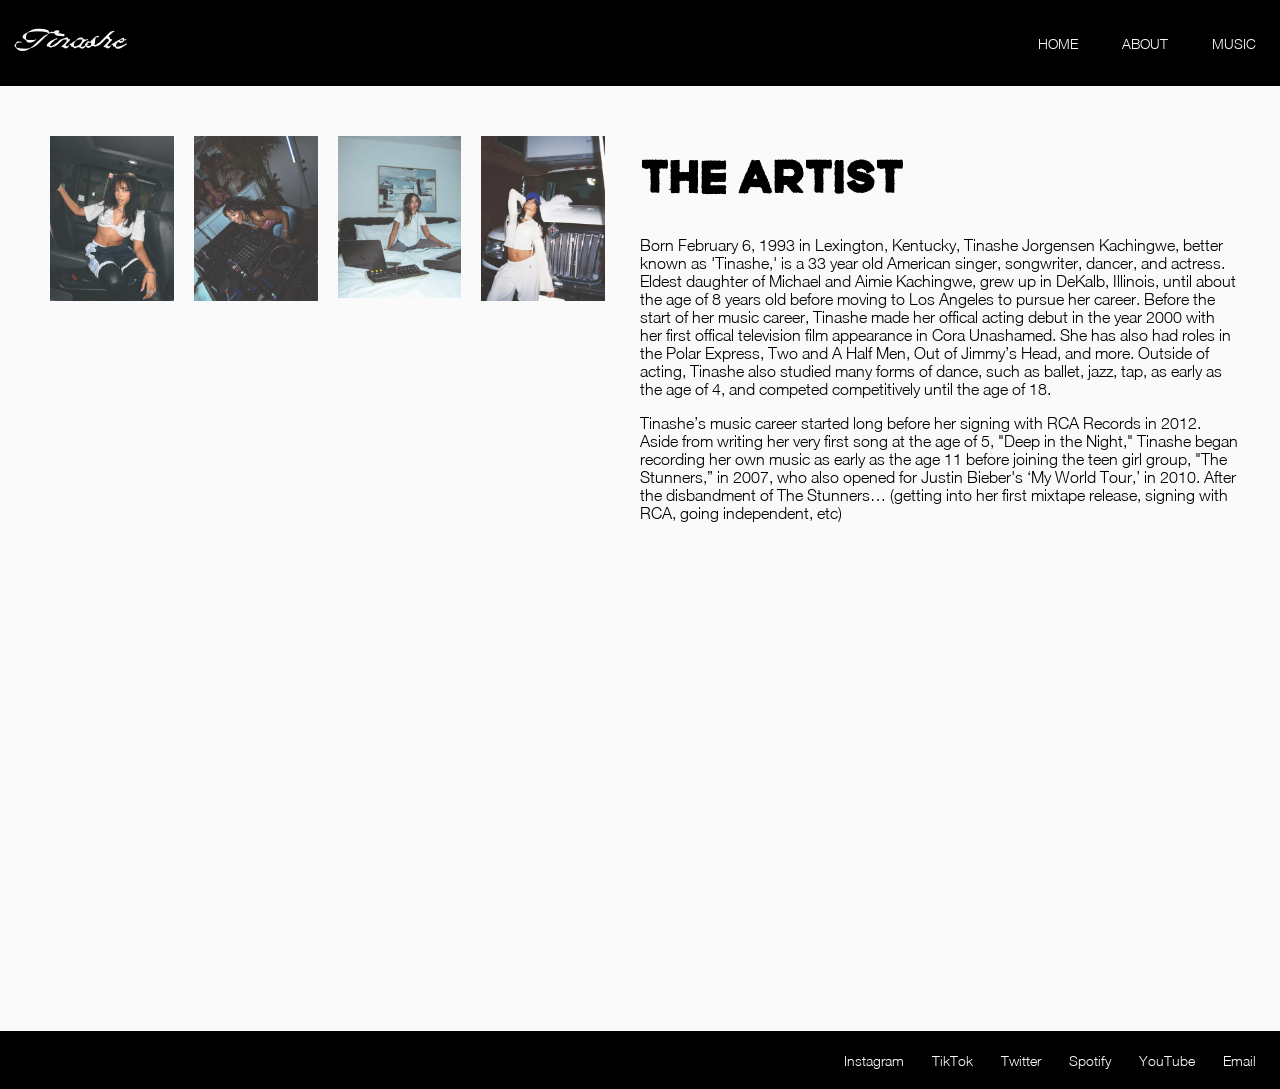
==== about.html @ d2255b63 "Project 2: Draft 1" ====
<!DOCTYPE html>
<html lang="en">
<head>
    <meta charset="UTF-8">
    <meta name="viewport" content="width=device-width, initial-scale=1.0">
    <title>Tinashe | About</title>
    <link rel="stylesheet" href="style.css">
    <script src="script.js" defer></script>
</head>

<body class="about-page">

    <header class="website-header">
        <a href="index.html" class="logo">Tinashe</a>

        <nav>
            <ul class="nav-list">
                <li><a href="index.html">HOME</a></li>
                <li><a href="about.html">ABOUT</a></li>
                <li><a href="music.html">MUSIC</a></li>
            </ul>
        </nav>
    </header>

    <main>
        <section class="about-content">

            <div class="about-gallery">

                <div class="row">
                    <div class="column">
                        <img src="gallery1.jpg" alt="Photoshoot" onclick="myFunction(this);">
                    </div>

                    <div class="column">
                        <img src="gallery2.jpg" alt="DJ set" onclick="myFunction(this);">
                    </div>

                    <div class="column">
                        <img src="gallery3.jpg" alt="Studio session" onclick="myFunction(this);">
                    </div>

                    <div class="column">
                        <img src="gallery4.jpg" alt="Photoshoot 2" onclick="myFunction(this);">
                    </div>
                </div>

                <div class="container">
                    <span onclick="this.parentElement.style.display='none'" class="closebtn">&times;</span>
                    <img id="expandedImg" style="width:100%" alt="Selected Tinashe photo">
                    <div id="imgtext"></div>
                </div>

            </div>

            <div class="about-info">
               <h2 class="about-header">THE ARTIST</h2>  
               <p>Born February 6, 1993 in Lexington, Kentucky, Tinashe Jorgensen Kachingwe, better known as 'Tinashe,' is a 33 year old American singer, songwriter, dancer, and actress. Eldest daughter of Michael and Aimie Kachingwe, grew up in DeKalb, Illinois, until about the age of 8 years old before moving to Los Angeles to pursue her career. Before the start of her music career, Tinashe made her offical acting debut in the year 2000 with her first offical television film appearance in Cora Unashamed. She has also had roles in the Polar Express, Two and A Half Men, Out of Jimmy’s Head, and more. Outside of acting, Tinashe also studied many forms of dance, such as ballet, jazz, tap, as early as the age of 4, and competed competitively until the age of 18.</p>
               <p>Tinashe’s music career started long before her signing with RCA Records in 2012. Aside from writing her very first song at the age of 5, "Deep in the Night," Tinashe began recording her own music as early as the age 11 before joining the teen girl group, "The Stunners,” in 2007, who also opened for Justin Bieber's ‘My World Tour,’ in 2010. After the disbandment of The Stunners… (getting into her first mixtape release, signing with RCA, going independent, etc)</p>
               <iframe title="Lexington, Kentucky" src="https://www.google.com/maps/embed?pb=!1m18!1m12!1m3!1d201139.43836323507!2d-84.47138205!3d38.028355!2m3!1f0!2f0!3f0!3m2!1i1024!2i768!4f13.1!3m3!1m2!1s0x88424429cc9ceb25%3A0x84f08341908c4fdd!2sLexington%2C%20KY!5e0!3m2!1sen!2sus!4v1793697698221!5m2!1sen!2sus" width="600" height="450" style="border:0;" allowfullscreen="" loading="lazy" referrerpolicy="strict-origin-when-cross-origin"></iframe>
            </div>

        </section>
    </main>

    <footer class="website-footer">
        <div class="footer-socials">
            <a href="https://www.instagram.com/tinashenow/?hl=en">Instagram</a>
            <a href="https://www.tiktok.com/@tinashe?lang=en">TikTok</a>
            <a href="https://x.com/Tinashe">Twitter</a>
            <a href="https://open.spotify.com/artist/0NIIxcxNHmOoyBx03SfTCD">Spotify</a>
            <a href="https://www.youtube.com/channel/UC-W8ijF4CaFAwqNUpB__qPg">YouTube</a>
            <a href="mailto:booking@tinashenow.com">Email</a>
        </div>
    </footer>

</body>
</html>
---- style.css ----
@font-face {
  font-family: 'Blicker Feast'; 
  src: url('./blicker-feast.regular.otf') format('opentype');
  font-weight: normal;
  font-style: normal;
}

@font-face {
  font-family: 'Jogrunge'; 
  src: url('./JOGRUNGE.otf') format('opentype');
  font-weight: normal;
  font-style: normal;
}

@font-face {
  font-family: 'HelveticaNeue Light'; 
  src: url('./HelveticaNeue Light.ttf') format('truetype');
  font-weight: normal;
  font-style: normal;
}

body {
    font-family: 'HelveticaNeue Light', sans-serif;
    margin: 0;
    min-height: 100vh;
    display: flex;
    flex-direction: column;
}

main {
    flex: 1;
    display: flex;
}

h1 { 
  font-family: 'Jogrunge', sans-serif;
}
h2 { 
  font-family: 'Jogrunge', sans-serif;
}
h3 { 
  font-family: 'Jogrunge', sans-serif;
}

.logo {
  font-family: 'Blicker Feast', cursive;
  font-size: 45px;
  text-decoration: none;
  color: #fafafa;
  position: relative; top: 5px;
  
}

.nav-list {
    display: flex;
    list-style: none;
    margin: 0;
    padding: 0;
    gap: 20px;
}

.nav-list a {
    font-family: 'HelveticaNeue Light', sans-serif;
    font-size: 14px; 
    text-decoration: none;
    color: #fafafa;
    padding: 8px 12px;
    border-radius: 2px;
    transition: all 0.2s ease;
}

.nav-list a:hover {
  background-color: #acacac;
  color: #1b2e3a; 
  font-weight: bold;
}

.website-header {
    display: flex;
    justify-content: space-between;
    align-items: center; 
    padding: 20px 12px;
    background-color: #000000;
}

.website-footer {
    display: flex;
    justify-content: flex-end;
    align-items: center; 
    padding: 20px 12px;
    background-color: #000000;
}

.footer-socials a {
    font-family: 'HelveticaNeue Light', sans-serif;
    font-size: 14px; 
    text-decoration: none;
    color: #fafafa;
    padding: 8px 12px;
}

.video-wrapper {
    position: relative;
    width: 100%;
    flex: 1;
    display: flex;
    justify-content: center;
    align-items: center;
}

.background-video {
    position: absolute;
    top: 0;
    left: 0;
    width: 100%;
    height: 100%;
    object-fit: cover;
    z-index: 0;
}

.title {
  text-align: center;
  font-size: 60px;
  color: #fafafa;
  margin-bottom: 5px;
}

.tagline1 {
  text-align: center;
  font-size: 18px;
  color: #fafafa;
  font-family: 'HelveticaNeue Light', sans-serif;
  margin-top: 0;
  margin-bottom: 35px;
}

.home-text {
    position: relative;
    z-index: 1;
    display: flex;
    flex-direction: column;
    align-items: center;
}

.learn-more {
text-align: center;
  font-size: 15px;
  color: #fafafa;
  font-family: 'HelveticaNeue Light', sans-serif;
  margin-top: 0;
  text-decoration: none;
}

.about-page {
    background-color: #fafafa ;
}
.about-content {
    display: flex;
    gap: 25px;
    padding: 40px;
}

.about-gallery {
    flex: 1.1;
}

.column {
    float: left;
    width: 25%;
    padding: 10px;
    box-sizing: border-box;
}

.column img {
    width: 100%;
    opacity: 0.8;
    cursor: pointer;
    display: block;
}

.column img:hover {
    opacity: 1;
}

.row:after {
    content: "";
    display: table;
    clear: both;
}

.container {
    position: relative;
    display: none;
    margin: 15px auto 0;
    width: 85%;
}

#expandedImg {
    width: 100%;
    max-height: 300px;
    object-fit: contain;
}

#imgtext {
    position: absolute;
    bottom: 15px;
    left: 15px;
    color: #fafafa;
    font-size: 20px;
}

.closebtn {
    position: absolute;
    top: 10px;
    right: 15px;
    color: #fafafa;
    font-size: 35px;
    cursor: pointer;
}

.about-info {
    flex: 1;
}

.about-header {
    font-size: 40px;
}

.music-page {
    background-color: #fafafa;
}

.music-content {
    width: 100%;
    display: grid;
    grid-template-rows: auto auto;
    gap: 30px;
    padding: 40px;
    box-sizing: border-box;
}

.music-info {
    display: grid;
    grid-template-columns: 1fr 1fr;
    gap: 30px;
    border-bottom: 1px solid #1b2e3a;
}

.music-header {
    font-size: 40px;
}

.music-images {
    display: flex;
    gap: 15px;
    align-items: center;
}

.music-images img {
    flex: 1;
    width: 0;
    min-width: 0;
    height: 300px;
    object-fit: cover;
}

.album-carousel {
    width: 100%;
    background-color: #acacac;
    overflow-x: auto;
    white-space: nowrap;
    padding: 10px;
    box-sizing: border-box;
}

.album-carousel img {
    height: 200px;
    width: auto;
    padding: 10px;
    object-fit: cover;
}

main.music-page {
    display: block;
}

.music-faq {
    width: 100%;
    padding: 0 40px 40px;
    box-sizing: border-box;
}

.accordion {
    background-color: #acacac;
    color: #fafafa;
    cursor: pointer;
    padding: 18px;
    width: 100%;
    text-align: left;
    border: none;
    outline: none;
    transition: 0.4s;
    font-family: 'HelveticaNeue Light', sans-serif;
    font-size: 16px;
}

.accordion.active, .accordion:hover {
    background-color: #1b2e3a;
    color: #acacac;
}

.panel {
    padding: 0 18px;
    background-color: #fafafa;
    display: none;
    overflow: hidden;
}

.FAQ {
    font-size: 25px;
}
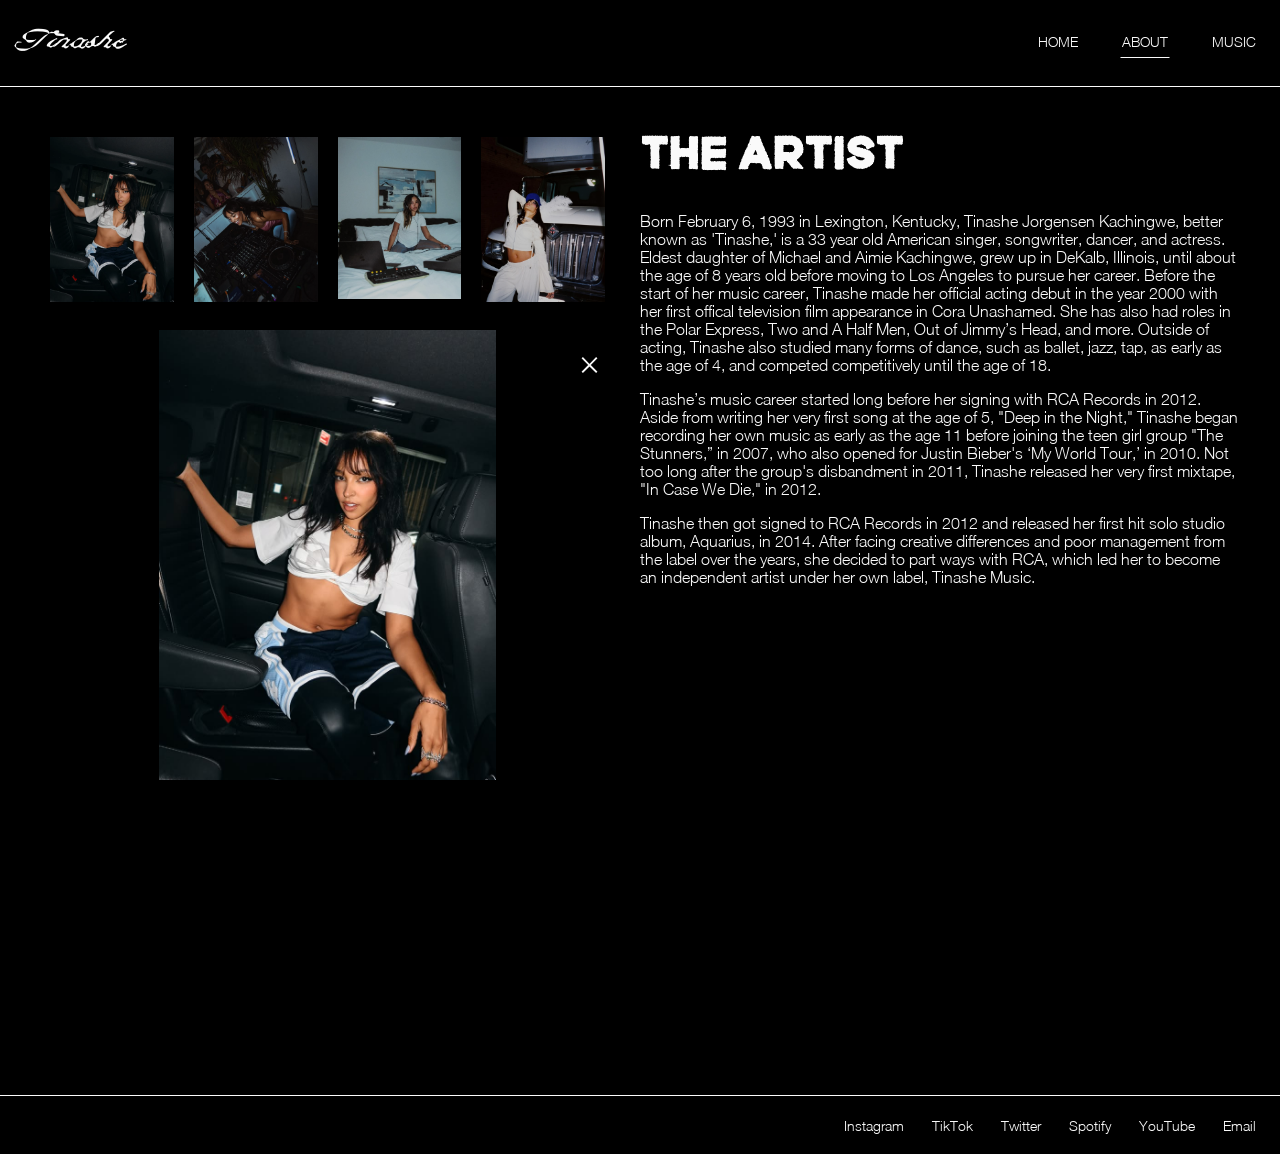
==== commit 17c9530c: "Project 2: Draft 2" ====
--- a/about.html
+++ b/about.html
@@ -17,7 +17,7 @@
         <nav>
             <ul class="nav-list">
                 <li><a href="index.html">HOME</a></li>
-                <li><a href="about.html">ABOUT</a></li>
+                <li><a href="about.html" class="current-page">ABOUT</a></li>
                 <li><a href="music.html">MUSIC</a></li>
             </ul>
         </nav>
@@ -42,13 +42,13 @@
                     </div>
 
                     <div class="column">
-                        <img src="gallery4.jpg" alt="Photoshoot 2" onclick="myFunction(this);">
+                        <img src="gallery4.jpg" alt="Too Easy MV BTS" onclick="myFunction(this);">
                     </div>
                 </div>
 
                 <div class="container">
                     <span onclick="this.parentElement.style.display='none'" class="closebtn">&times;</span>
-                    <img id="expandedImg" style="width:100%" alt="Selected Tinashe photo">
+                    <img id="expandedImg" style="width:100%" alt="Selected Tinashe photo" src="gallery1.jpg"> 
                     <div id="imgtext"></div>
                 </div>
 
@@ -56,8 +56,9 @@
 
             <div class="about-info">
                <h2 class="about-header">THE ARTIST</h2>  
-               <p>Born February 6, 1993 in Lexington, Kentucky, Tinashe Jorgensen Kachingwe, better known as 'Tinashe,' is a 33 year old American singer, songwriter, dancer, and actress. Eldest daughter of Michael and Aimie Kachingwe, grew up in DeKalb, Illinois, until about the age of 8 years old before moving to Los Angeles to pursue her career. Before the start of her music career, Tinashe made her offical acting debut in the year 2000 with her first offical television film appearance in Cora Unashamed. She has also had roles in the Polar Express, Two and A Half Men, Out of Jimmy’s Head, and more. Outside of acting, Tinashe also studied many forms of dance, such as ballet, jazz, tap, as early as the age of 4, and competed competitively until the age of 18.</p>
-               <p>Tinashe’s music career started long before her signing with RCA Records in 2012. Aside from writing her very first song at the age of 5, "Deep in the Night," Tinashe began recording her own music as early as the age 11 before joining the teen girl group, "The Stunners,” in 2007, who also opened for Justin Bieber's ‘My World Tour,’ in 2010. After the disbandment of The Stunners… (getting into her first mixtape release, signing with RCA, going independent, etc)</p>
+               <p>Born February 6, 1993 in Lexington, Kentucky, Tinashe Jorgensen Kachingwe, better known as 'Tinashe,' is a 33 year old American singer, songwriter, dancer, and actress. Eldest daughter of Michael and Aimie Kachingwe, grew up in DeKalb, Illinois, until about the age of 8 years old before moving to Los Angeles to pursue her career. Before the start of her music career, Tinashe made her official acting debut in the year 2000 with her first offical television film appearance in Cora Unashamed. She has also had roles in the Polar Express, Two and A Half Men, Out of Jimmy’s Head, and more. Outside of acting, Tinashe also studied many forms of dance, such as ballet, jazz, tap, as early as the age of 4, and competed competitively until the age of 18.</p>
+               <p>Tinashe’s music career started long before her signing with RCA Records in 2012. Aside from writing her very first song at the age of 5, "Deep in the Night," Tinashe began recording her own music as early as the age 11 before joining the teen girl group "The Stunners,” in 2007, who also opened for Justin Bieber's ‘My World Tour,’ in 2010. Not too long after the group's disbandment in 2011, Tinashe released her very first mixtape, "In Case We Die," in 2012.</p>
+               <p>Tinashe then got signed to RCA Records in 2012 and released her first hit solo studio album, Aquarius, in 2014. After facing creative differences and poor management from the label over the years, she decided to part ways with RCA, which led her to become an independent artist under her own label, Tinashe Music.</p>
                <iframe title="Lexington, Kentucky" src="https://www.google.com/maps/embed?pb=!1m18!1m12!1m3!1d201139.43836323507!2d-84.47138205!3d38.028355!2m3!1f0!2f0!3f0!3m2!1i1024!2i768!4f13.1!3m3!1m2!1s0x88424429cc9ceb25%3A0x84f08341908c4fdd!2sLexington%2C%20KY!5e0!3m2!1sen!2sus!4v1793697698221!5m2!1sen!2sus" width="600" height="450" style="border:0;" allowfullscreen="" loading="lazy" referrerpolicy="strict-origin-when-cross-origin"></iframe>
             </div>
 
--- a/style.css
+++ b/style.css
@@ -1,22 +1,22 @@
 @font-face {
-  font-family: 'Blicker Feast'; 
-  src: url('./blicker-feast.regular.otf') format('opentype');
-  font-weight: normal;
-  font-style: normal;
+    font-family: 'Blicker Feast'; 
+    src: url('./blicker-feast.regular.otf') format('opentype');
+    font-weight: normal;
+    font-style: normal;
 }
 
 @font-face {
-  font-family: 'Jogrunge'; 
-  src: url('./JOGRUNGE.otf') format('opentype');
-  font-weight: normal;
-  font-style: normal;
+    font-family: 'Jogrunge'; 
+    src: url('./JOGRUNGE.otf') format('opentype');
+    font-weight: normal;
+    font-style: normal;
 }
 
 @font-face {
-  font-family: 'HelveticaNeue Light'; 
-  src: url('./HelveticaNeue Light.ttf') format('truetype');
-  font-weight: normal;
-  font-style: normal;
+    font-family: 'HelveticaNeue Light'; 
+    src: url('./HelveticaNeue Light.ttf') format('truetype');
+    font-weight: normal;
+    font-style: normal;
 }
 
 body {
@@ -25,6 +25,7 @@
     min-height: 100vh;
     display: flex;
     flex-direction: column;
+    color: #fafafa
 }
 
 main {
@@ -33,46 +34,26 @@
 }
 
 h1 { 
-  font-family: 'Jogrunge', sans-serif;
+    font-family: 'Jogrunge', sans-serif;
+    color: #fafafa;
 }
 h2 { 
-  font-family: 'Jogrunge', sans-serif;
+    font-family: 'Jogrunge', sans-serif;
+    color: #fafafa
+    
 }
 h3 { 
-  font-family: 'Jogrunge', sans-serif;
+    font-family: 'Jogrunge', sans-serif;
+    color: #fafafa
 }
 
 .logo {
-  font-family: 'Blicker Feast', cursive;
-  font-size: 45px;
-  text-decoration: none;
-  color: #fafafa;
-  position: relative; top: 5px;
+    font-family: 'Blicker Feast', cursive;
+    font-size: 45px;
+    text-decoration: none;
+    color: #fafafa;
+    position: relative; top: 5px;
   
-}
-
-.nav-list {
-    display: flex;
-    list-style: none;
-    margin: 0;
-    padding: 0;
-    gap: 20px;
-}
-
-.nav-list a {
-    font-family: 'HelveticaNeue Light', sans-serif;
-    font-size: 14px; 
-    text-decoration: none;
-    color: #fafafa;
-    padding: 8px 12px;
-    border-radius: 2px;
-    transition: all 0.2s ease;
-}
-
-.nav-list a:hover {
-  background-color: #acacac;
-  color: #1b2e3a; 
-  font-weight: bold;
 }
 
 .website-header {
@@ -81,6 +62,50 @@
     align-items: center; 
     padding: 20px 12px;
     background-color: #000000;
+    border-bottom: 1px solid #fafafa;
+}
+
+.nav-list {
+    display: flex;
+    list-style: none;
+    margin: 0;
+    padding: 0;
+    padding-bottom: 4px;
+    gap: 20px;
+}
+
+.nav-list a {
+    font-family: 'HelveticaNeue Light', sans-serif;
+    font-size: 14px; 
+    text-decoration: none;
+    color: #fafafa;
+    padding: 8px 12px;
+    transition: all 0.2s ease;
+    position: relative;
+}
+
+.nav-list a::after{
+    content: "";
+    position: absolute;
+    width: 0;
+    height: 1px;
+    bottom: 0;
+    left: 50%;
+    transform: translateX(-50%);
+    background-color: #fafafa;
+    transition: width 0.3s ease;
+}
+
+.nav-list a:hover::after {
+    width: 70%;
+}
+
+.nav-list a:active::after {
+    width: 70%;
+}
+
+.nav-list a.current-page::after {
+    width: 70%;
 }
 
 .website-footer {
@@ -89,6 +114,7 @@
     align-items: center; 
     padding: 20px 12px;
     background-color: #000000;
+    border-top: 1px solid #fafafa;
 }
 
 .footer-socials a {
@@ -97,6 +123,23 @@
     text-decoration: none;
     color: #fafafa;
     padding: 8px 12px;
+    position: relative;
+}
+
+.footer-socials a::after{
+    content: "";
+    position: absolute;
+    width: 0;
+    height: 1px;
+    bottom: 0;
+    left: 50%;
+    transform: translateX(-50%);
+    background-color: #fafafa;
+    transition: width 0.3s ease;
+}
+
+.footer-socials a:hover::after {
+    width: 70%;
 }
 
 .video-wrapper {
@@ -119,19 +162,19 @@
 }
 
 .title {
-  text-align: center;
-  font-size: 60px;
-  color: #fafafa;
-  margin-bottom: 5px;
+    text-align: center;
+    font-size: 60px;
+    color: #fafafa;
+    margin-bottom: 5px;
 }
 
 .tagline1 {
-  text-align: center;
-  font-size: 18px;
-  color: #fafafa;
-  font-family: 'HelveticaNeue Light', sans-serif;
-  margin-top: 0;
-  margin-bottom: 35px;
+    text-align: center;
+    font-size: 18px;
+    color: #fafafa;
+    font-family: 'HelveticaNeue Light', sans-serif;
+    margin-top: 0;
+    margin-bottom: 35px;
 }
 
 .home-text {
@@ -143,16 +186,35 @@
 }
 
 .learn-more {
-text-align: center;
-  font-size: 15px;
-  color: #fafafa;
-  font-family: 'HelveticaNeue Light', sans-serif;
-  margin-top: 0;
-  text-decoration: none;
+    text-align: center;
+    margin-top: 0;
+    text-decoration: none;
+    font-family: 'HelveticaNeue Light', sans-serif;
+    font-size: 14px;
+    color: #fafafa;
+    padding: 8px 12px;
+    transition: all 0.2s ease;
+    position: relative;
+}
+
+.learn-more::after{
+    content: "";
+    position: absolute;
+    width: 0;
+    height: 1px;
+    bottom: 0;
+    left: 50%;
+    transform: translateX(-50%);
+    background-color: #fafafa;
+    transition: width 0.3s ease;
+}
+
+.learn-more:hover::after {
+    width: 70%;
 }
 
 .about-page {
-    background-color: #fafafa ;
+    background-color: #000000 ;
 }
 .about-content {
     display: flex;
@@ -175,11 +237,16 @@
     width: 100%;
     opacity: 0.8;
     cursor: pointer;
-    display: block;
 }
 
 .column img:hover {
     opacity: 1;
+}
+
+.container {
+    position: relative;
+    margin: 15px auto 0;
+    width: 100%;
 }
 
 .row:after {
@@ -188,17 +255,13 @@
     clear: both;
 }
 
-.container {
-    position: relative;
-    display: none;
-    margin: 15px auto 0;
-    width: 85%;
-}
-
 #expandedImg {
-    width: 100%;
-    max-height: 300px;
+    display: block;
+    height: 450px;
+    max-width: 100%;
+    width: auto;
     object-fit: contain;
+    margin: auto;
 }
 
 #imgtext {
@@ -224,14 +287,14 @@
 
 .about-header {
     font-size: 40px;
+    margin-top: 8px;
 }
 
 .music-page {
-    background-color: #fafafa;
+    background-color: #000000;
 }
 
 .music-content {
-    width: 100%;
     display: grid;
     grid-template-rows: auto auto;
     gap: 30px;
@@ -243,7 +306,7 @@
     display: grid;
     grid-template-columns: 1fr 1fr;
     gap: 30px;
-    border-bottom: 1px solid #1b2e3a;
+    border-bottom: 1px solid #fafafa;
 }
 
 .music-header {
@@ -264,9 +327,13 @@
     object-fit: cover;
 }
 
+.cta {
+    margin-top: 0;
+    margin-bottom: 0;
+}
 .album-carousel {
     width: 100%;
-    background-color: #acacac;
+    background-color: #fafafa;
     overflow-x: auto;
     white-space: nowrap;
     padding: 10px;
@@ -280,19 +347,24 @@
     object-fit: cover;
 }
 
+#selected-album {
+    width: 300px;
+    height: 300px;
+    object-fit: contain;
+}
+
 main.music-page {
     display: block;
 }
 
 .music-faq {
-    width: 100%;
     padding: 0 40px 40px;
     box-sizing: border-box;
 }
 
 .accordion {
-    background-color: #acacac;
-    color: #fafafa;
+    background-color: #fafafa;
+    color: #1b2e3a;
     cursor: pointer;
     padding: 18px;
     width: 100%;
@@ -306,16 +378,46 @@
 
 .accordion.active, .accordion:hover {
     background-color: #1b2e3a;
-    color: #acacac;
+    color: #fafafa;
 }
 
 .panel {
     padding: 0 18px;
-    background-color: #fafafa;
+    background-color: #1b2e3a;
     display: none;
     overflow: hidden;
 }
 
 .FAQ {
     font-size: 25px;
+}
+
+@media screen and (max-width: 700px) {
+.about-content {
+    flex-direction: column;
+    padding: 25px 20px;
+}
+
+.about-info, .about-gallery {
+    width: 100%;
+    flex: none;
+}
+
+.about-header {
+    font-size: 30px;
+}
+
+.container {
+    width: 100%;
+}
+
+#expandedImg {
+    width: 100%;
+    height: auto;
+    max-height: 450px;
+}
+
+.column {
+    padding: 5px;
+}
 }
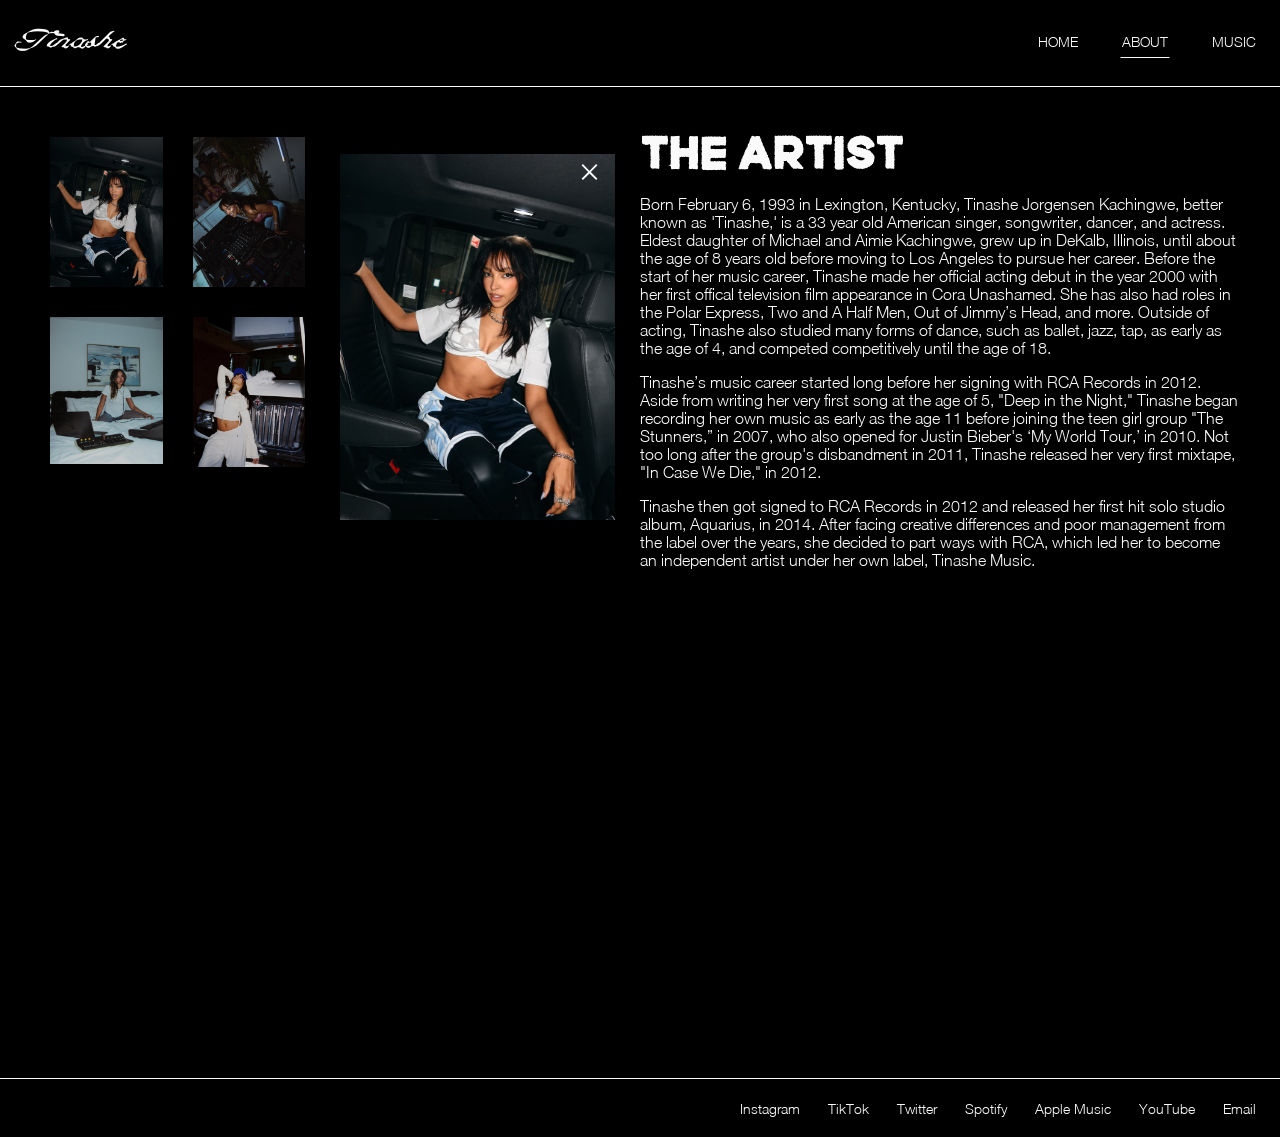
==== commit 0c5b6412: "Project 2: Final Draft" ====
--- a/about.html
+++ b/about.html
@@ -71,6 +71,7 @@
             <a href="https://www.tiktok.com/@tinashe?lang=en">TikTok</a>
             <a href="https://x.com/Tinashe">Twitter</a>
             <a href="https://open.spotify.com/artist/0NIIxcxNHmOoyBx03SfTCD">Spotify</a>
+            <a href="https://music.apple.com/us/artist/tinashe/464835513">Apple Music</a>
             <a href="https://www.youtube.com/channel/UC-W8ijF4CaFAwqNUpB__qPg">YouTube</a>
             <a href="mailto:booking@tinashenow.com">Email</a>
         </div>
--- a/style.css
+++ b/style.css
@@ -33,18 +33,9 @@
     display: flex;
 }
 
-h1 { 
+h1, h2, h3 { 
     font-family: 'Jogrunge', sans-serif;
     color: #fafafa;
-}
-h2 { 
-    font-family: 'Jogrunge', sans-serif;
-    color: #fafafa
-    
-}
-h3 { 
-    font-family: 'Jogrunge', sans-serif;
-    color: #fafafa
 }
 
 .logo {
@@ -80,7 +71,6 @@
     text-decoration: none;
     color: #fafafa;
     padding: 8px 12px;
-    transition: all 0.2s ease;
     position: relative;
 }
 
@@ -193,7 +183,6 @@
     font-size: 14px;
     color: #fafafa;
     padding: 8px 12px;
-    transition: all 0.2s ease;
     position: relative;
 }
 
@@ -223,18 +212,21 @@
 }
 
 .about-gallery {
+    display: flex;
+    align-items: flex-start;
+    gap: 25px;
     flex: 1.1;
 }
 
 .column {
-    float: left;
-    width: 25%;
     padding: 10px;
     box-sizing: border-box;
 }
 
 .column img {
     width: 100%;
+    height: auto;
+    display: block;
     opacity: 0.8;
     cursor: pointer;
 }
@@ -245,23 +237,24 @@
 
 .container {
     position: relative;
-    margin: 15px auto 0;
-    width: 100%;
-}
-
-.row:after {
-    content: "";
-    display: table;
-    clear: both;
+    width: 50%;
+    margin-top: 10px;
 }
 
 #expandedImg {
     display: block;
-    height: 450px;
-    max-width: 100%;
-    width: auto;
+    width: 100%;
+    height: 400px;
     object-fit: contain;
-    margin: auto;
+}
+
+.row {
+    display: grid;
+    grid-template-columns: repeat(2, 1fr);
+    gap: 10px;
+    width: 50%;
+    max-width: 400px;
+    margin: 0;
 }
 
 #imgtext {
@@ -288,6 +281,7 @@
 .about-header {
     font-size: 40px;
     margin-top: 8px;
+    margin-bottom: 0;
 }
 
 .music-page {
@@ -295,11 +289,11 @@
 }
 
 .music-content {
+    padding: 40px;
+    box-sizing: border-box;
     display: grid;
     grid-template-rows: auto auto;
     gap: 30px;
-    padding: 40px;
-    box-sizing: border-box;
 }
 
 .music-info {
@@ -311,6 +305,7 @@
 
 .music-header {
     font-size: 40px;
+    margin-bottom: 0;
 }
 
 .music-images {
@@ -331,6 +326,7 @@
     margin-top: 0;
     margin-bottom: 0;
 }
+
 .album-carousel {
     width: 100%;
     background-color: #fafafa;
@@ -338,6 +334,7 @@
     white-space: nowrap;
     padding: 10px;
     box-sizing: border-box;
+    cursor: pointer;
 }
 
 .album-carousel img {
@@ -353,6 +350,37 @@
     object-fit: contain;
 }
 
+.album-links {
+    margin: 0;
+    padding: 0;
+}
+
+.album-links a {
+    font-family: 'HelveticaNeue Light', sans-serif;
+    font-size: inherit;
+    text-decoration: none;
+    color: #fafafa;
+    padding: 0;
+    position: relative;
+}
+
+.album-links a::after {
+    content: "";
+    position: absolute;
+    width: 0;
+    height: 1px;
+    bottom: 0;
+    left: 50%;
+    transform: translateX(-50%);
+    background-color: #fafafa;
+    transition: width 0.3s ease;
+}
+
+.album-links a:hover::after {
+    width: 100%;
+    bottom: -5px;
+}
+
 main.music-page {
     display: block;
 }
@@ -390,6 +418,9 @@
 
 .FAQ {
     font-size: 25px;
+    border-top: 1px solid #fafafa;
+    padding-top: 20px;
+    margin-top: 0;
 }
 
 @media screen and (max-width: 700px) {
@@ -403,12 +434,23 @@
     flex: none;
 }
 
+.about-gallery {
+    flex-direction: column;
+    align-items: center;
+}
+
 .about-header {
     font-size: 30px;
 }
 
 .container {
     width: 100%;
+    max-width: 600px;
+    margin: 10px auto;
+}
+
+.row {
+    width: 100%;
 }
 
 #expandedImg {
@@ -420,4 +462,12 @@
 .column {
     padding: 5px;
 }
+
+body.about-page main {
+    display: block;
+}
+
+.music-info {
+    grid-template-columns: 1fr;
+}
 }
